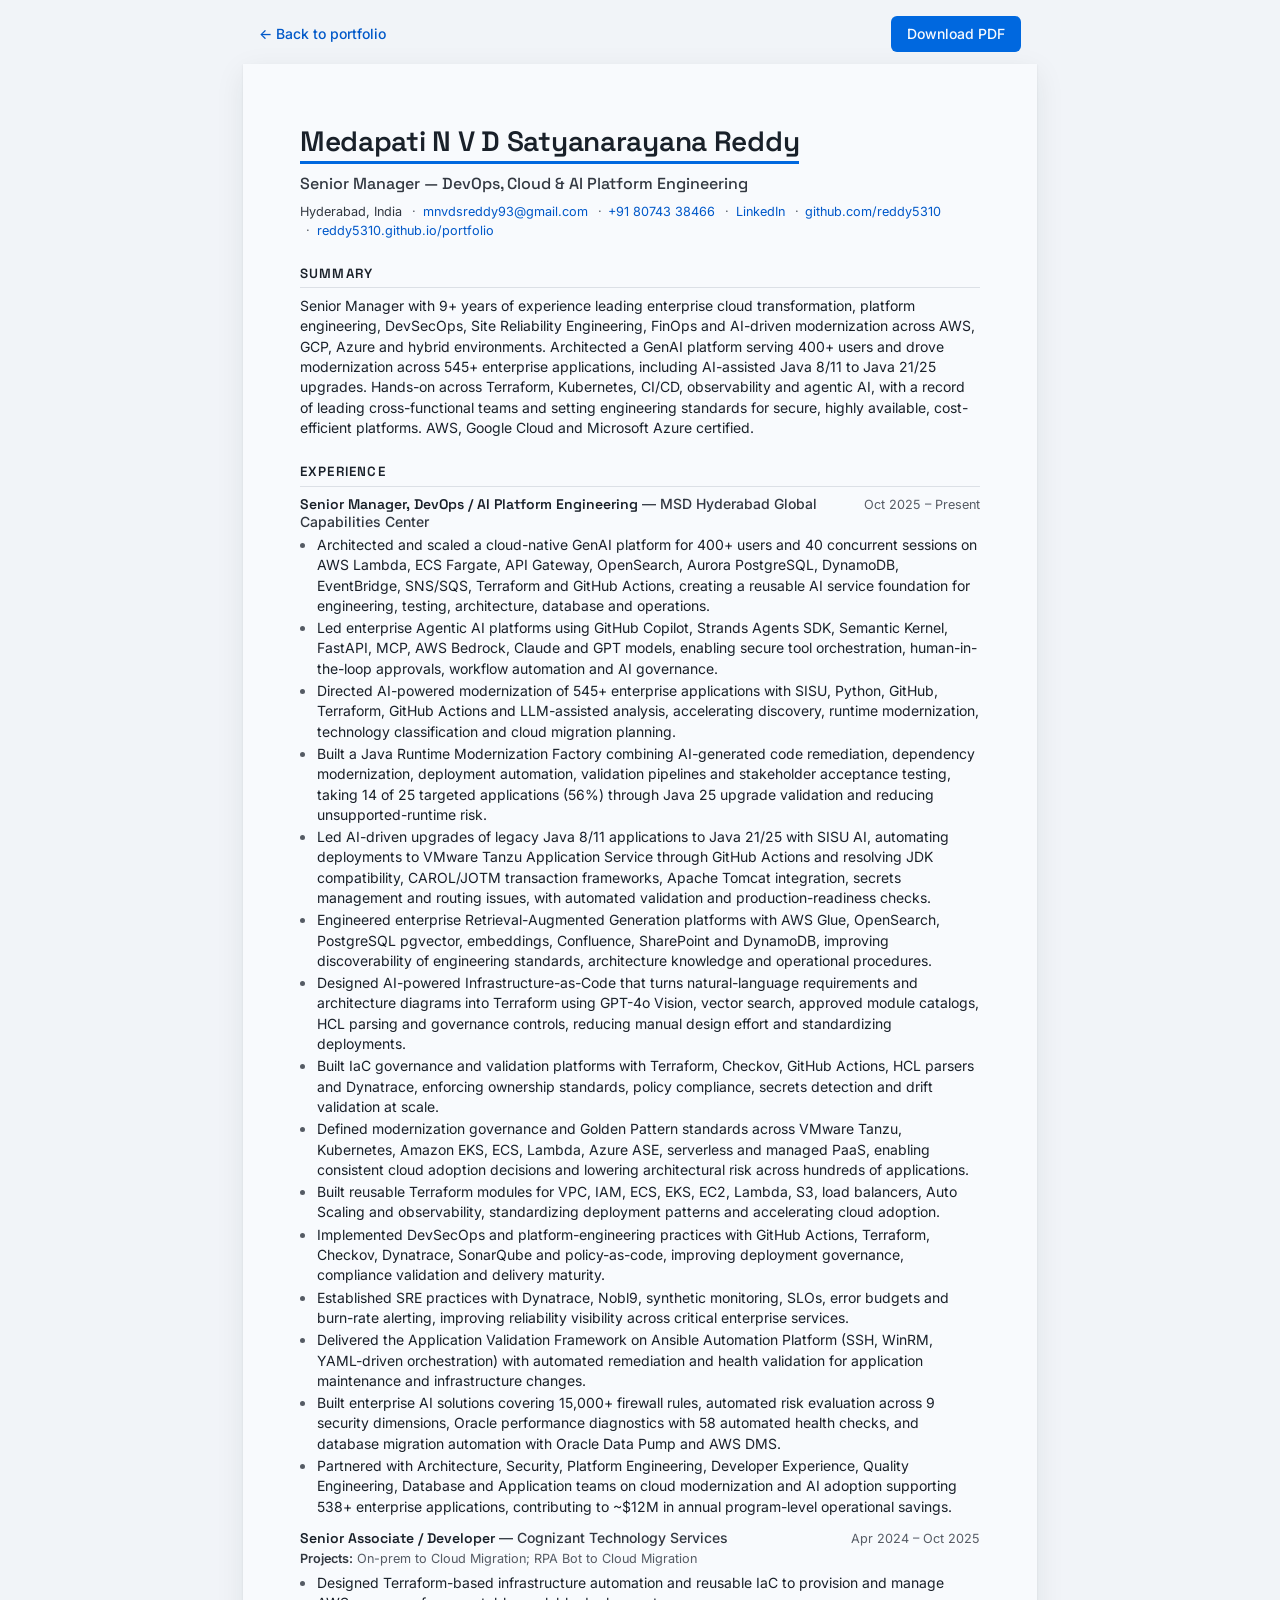
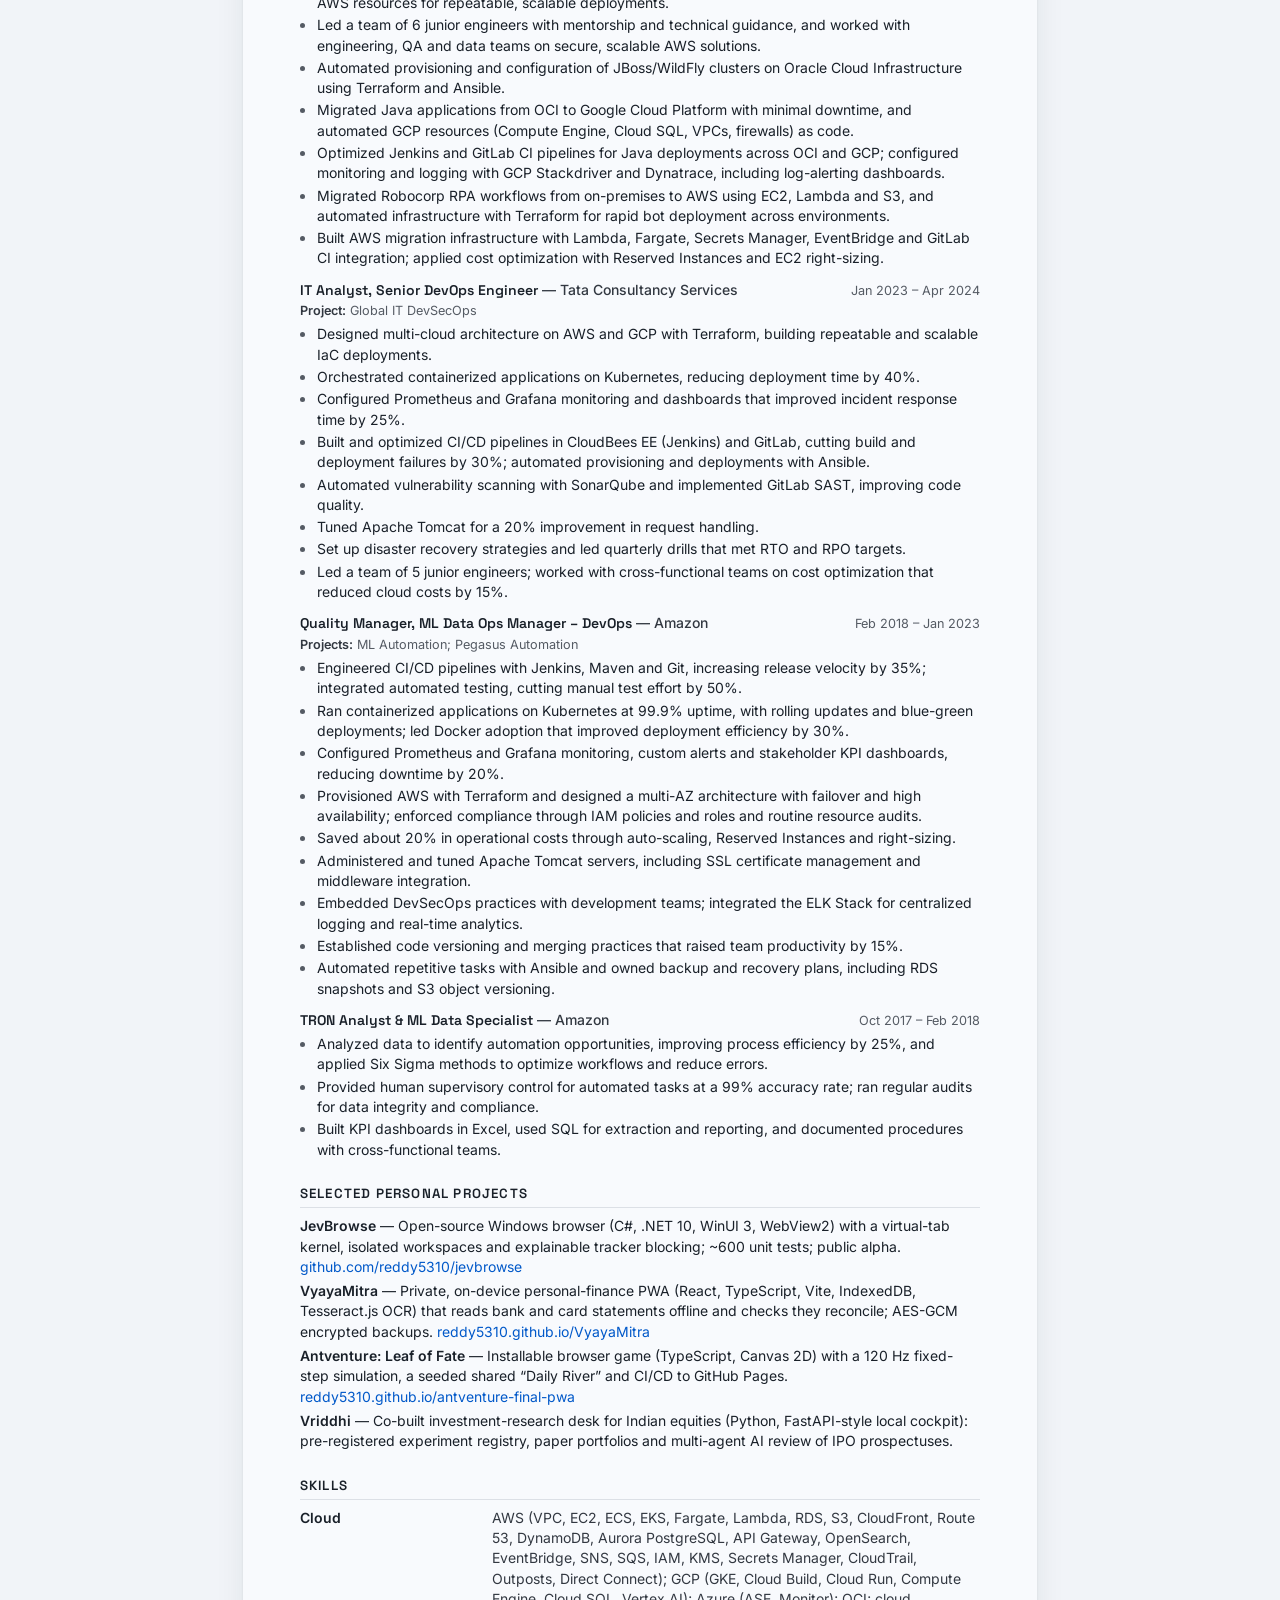
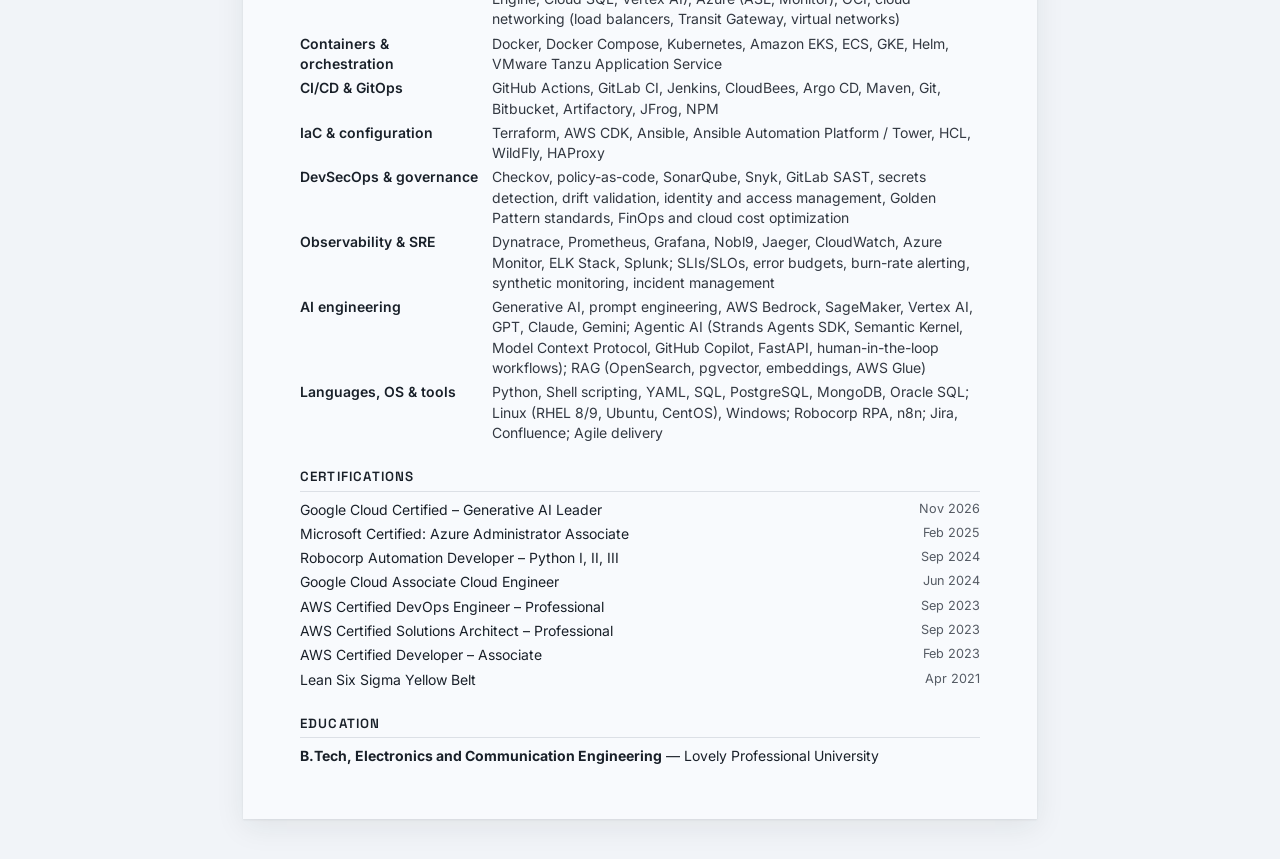
==== resume.html @ 3c7cc69f "Redesign portfolio with platform work, projects and résumé PDF - New single-page site (plain HTML/CS" ====
<!doctype html>
<html lang="en">
<head>
<meta charset="utf-8">
<meta name="viewport" content="width=device-width, initial-scale=1">
<title>Résumé — Medapati N V D Satyanarayana Reddy</title>
<meta name="description" content="Résumé of Medapati N V D Satyanarayana Reddy, Senior Manager — DevOps, Cloud &amp; AI Platform Engineering, Hyderabad, India.">
<link rel="icon" href="favicon.svg">
<link rel="preconnect" href="https://fonts.googleapis.com">
<link rel="preconnect" href="https://fonts.gstatic.com" crossorigin>
<link rel="stylesheet" href="https://fonts.googleapis.com/css2?family=Space+Grotesk:wght@500;600&family=Inter:wght@400;500;600&display=swap">
<link rel="stylesheet" href="css/tokens.css">
<style>
  *, *::before, *::after { box-sizing: border-box; }
  html, body { overflow-x: clip; }
  html { -webkit-text-size-adjust: 100%; }
  body {
    margin: 0;
    background: var(--color-paper-2);
    color: var(--color-ink);
    font-family: var(--font-body);
    font-size: 10.5pt;
    line-height: 1.45;
    -webkit-font-smoothing: antialiased;
  }
  a { color: var(--color-accent-strong); text-decoration: none; overflow-wrap: anywhere; }
  a:hover { text-decoration: underline; }
  a:focus-visible { outline: 2px solid var(--color-focus); outline-offset: 2px; border-radius: 2px; }

  /* Screen-only top bar */
  .bar {
    max-width: 210mm;
    margin: 0 auto;
    padding: var(--space-md) var(--space-md) var(--space-sm);
    display: flex;
    justify-content: space-between;
    align-items: center;
    gap: var(--space-sm);
    flex-wrap: wrap;
    font-size: var(--text-sm);
  }
  .bar a { font-weight: 500; }
  .bar .btn {
    background: var(--color-accent);
    color: var(--color-accent-ink);
    padding: var(--space-xs) var(--space-md);
    border-radius: var(--radius-sm);
  }
  .bar .btn:hover { background: var(--color-accent-strong); text-decoration: none; }

  /* The sheet */
  .sheet {
    max-width: 210mm;
    margin: 0 auto var(--space-xl);
    background: var(--color-paper);
    box-shadow: 0 1px 2px var(--color-shadow), 0 8px 28px var(--color-shadow);
    padding: 16mm 15mm 14mm;
  }
  @media (max-width: 640px) {
    .sheet { margin-bottom: 0; padding: var(--space-lg) var(--space-md) var(--space-xl); box-shadow: none; }
  }

  h1, h2, h3 { font-family: var(--font-display); font-weight: 600; margin: 0; color: var(--color-ink); }
  h1 {
    font-size: 21pt;
    line-height: 1.15;
    letter-spacing: -0.01em;
    display: inline-block;
    padding-bottom: var(--space-2xs);
    border-bottom: 3px solid var(--color-accent);
  }
  .title { margin: var(--space-xs) 0 0; font-family: var(--font-display); font-weight: 500; font-size: 12pt; color: var(--color-ink-2); }
  .contact { margin: var(--space-xs) 0 0; font-size: 9.5pt; color: var(--color-ink-2); }
  .contact span { white-space: nowrap; }
  .contact span + span::before { content: "·"; margin: 0 0.5em; color: var(--color-muted); }

  h2 {
    font-size: 10pt;
    text-transform: uppercase;
    letter-spacing: 0.09em;
    margin: var(--space-lg) 0 var(--space-xs);
    padding-bottom: var(--space-2xs);
    border-bottom: var(--rule-hair) solid var(--color-rule);
    break-after: avoid;
  }
  p { margin: 0; }
  ul { margin: var(--space-2xs) 0 0; padding-left: 1.15em; }
  li { margin: 0 0 var(--space-3xs); padding-left: 0.1em; break-inside: avoid; }
  li::marker { color: var(--color-muted); }

  .role { margin-top: var(--space-sm); }
  .role:first-of-type { margin-top: 0; }
  .role-head {
    display: flex;
    justify-content: space-between;
    align-items: baseline;
    gap: var(--space-2xs) var(--space-md);
    flex-wrap: wrap;
    break-inside: avoid;
    break-after: avoid;
  }
  h3 { font-size: 10.5pt; line-height: 1.3; flex: 1 1 18rem; }
  h3 .org { font-family: var(--font-body); font-weight: 500; color: var(--color-ink-2); }
  .dates { font-size: 9.5pt; color: var(--color-muted); white-space: nowrap; }
  .proj { margin-top: var(--space-3xs); font-size: 9.5pt; color: var(--color-muted); break-after: avoid; }
  .proj strong { font-weight: 600; color: var(--color-ink-2); }
  .role ul { break-before: avoid; }

  .projects, .certs { list-style: none; padding-left: 0; }
  .projects li, .certs li { margin-bottom: var(--space-2xs); padding-left: 0; }
  .projects strong { font-weight: 600; }
  .certs li { display: flex; justify-content: space-between; gap: var(--space-md); }
  .certs .when { color: var(--color-muted); white-space: nowrap; font-size: 9.5pt; }

  .skills { margin: 0; }
  .skills > div { display: grid; grid-template-columns: 11.5rem 1fr; gap: var(--space-xs); margin-bottom: var(--space-2xs); break-inside: avoid; }
  .skills dt { font-weight: 600; color: var(--color-ink); }
  .skills dd { margin: 0; color: var(--color-ink-2); }
  @media (max-width: 640px) {
    .skills > div { grid-template-columns: 1fr; gap: 0; margin-bottom: var(--space-sm); }
    .certs li { flex-direction: column; gap: 0; }
    .dates { white-space: normal; }
  }

  @page { size: A4; margin: 13mm 14mm; }
  @media print {
    html, body { background: var(--color-paper); }
    body { font-size: 9.5pt; line-height: 1.34; -webkit-print-color-adjust: exact; print-color-adjust: exact; }
    .bar { display: none; }
    .sheet { max-width: none; margin: 0; padding: 0; box-shadow: none; }
    .skills > div { grid-template-columns: 11.5rem 1fr; }
    .certs li { flex-direction: row; }
    a { color: var(--color-ink); }
    h2 { margin-top: var(--space-md); }
    li, .projects li, .certs li { margin-bottom: 0; }
    .projects li { margin-bottom: var(--space-3xs); }
    .skills > div { margin-bottom: var(--space-3xs); }
    .role { margin-top: var(--space-xs); }
    h1 { font-size: 20pt; }
  }
</style>
</head>
<body>
<nav class="bar" aria-label="Résumé actions">
  <a href="./">← Back to portfolio</a>
  <a class="btn" href="assets/Satyanarayana-Reddy-Resume.pdf" download>Download PDF</a>
</nav>

<main class="sheet">
  <header>
    <h1>Medapati N V D Satyanarayana Reddy</h1>
    <p class="title">Senior Manager — DevOps, Cloud &amp; AI Platform Engineering</p>
    <p class="contact">
      <span>Hyderabad, India</span>
      <span><a href="mailto:mnvdsreddy93@gmail.com">mnvdsreddy93@gmail.com</a></span>
      <span><a href="tel:+918074338466">+91 80743 38466</a></span>
      <span><a href="https://www.linkedin.com/in/medapati-n-v-d-satyanarayana-reddy-498758271/">LinkedIn</a></span>
      <span><a href="https://github.com/reddy5310">github.com/reddy5310</a></span>
      <span><a href="https://reddy5310.github.io/portfolio/">reddy5310.github.io/portfolio</a></span>
    </p>
  </header>

  <section aria-labelledby="h-summary">
    <h2 id="h-summary">Summary</h2>
    <p>Senior Manager with 9+ years of experience leading enterprise cloud transformation, platform engineering, DevSecOps, Site Reliability Engineering, FinOps and AI-driven modernization across AWS, GCP, Azure and hybrid environments. Architected a GenAI platform serving 400+ users and drove modernization across 545+ enterprise applications, including AI-assisted Java 8/11 to Java 21/25 upgrades. Hands-on across Terraform, Kubernetes, CI/CD, observability and agentic AI, with a record of leading cross-functional teams and setting engineering standards for secure, highly available, cost-efficient platforms. AWS, Google Cloud and Microsoft Azure certified.</p>
  </section>

  <section aria-labelledby="h-exp">
    <h2 id="h-exp">Experience</h2>

    <article class="role">
      <div class="role-head">
        <h3>Senior Manager, DevOps / AI Platform Engineering <span class="org">— MSD Hyderabad Global Capabilities Center</span></h3>
        <span class="dates">Oct 2025 – Present</span>
      </div>
      <ul>
        <li>Architected and scaled a cloud-native GenAI platform for 400+ users and 40 concurrent sessions on AWS Lambda, ECS Fargate, API Gateway, OpenSearch, Aurora PostgreSQL, DynamoDB, EventBridge, SNS/SQS, Terraform and GitHub Actions, creating a reusable AI service foundation for engineering, testing, architecture, database and operations.</li>
        <li>Led enterprise Agentic AI platforms using GitHub Copilot, Strands Agents SDK, Semantic Kernel, FastAPI, MCP, AWS Bedrock, Claude and GPT models, enabling secure tool orchestration, human-in-the-loop approvals, workflow automation and AI governance.</li>
        <li>Directed AI-powered modernization of 545+ enterprise applications with SISU, Python, GitHub, Terraform, GitHub Actions and LLM-assisted analysis, accelerating discovery, runtime modernization, technology classification and cloud migration planning.</li>
        <li>Built a Java Runtime Modernization Factory combining AI-generated code remediation, dependency modernization, deployment automation, validation pipelines and stakeholder acceptance testing, taking 14 of 25 targeted applications (56%) through Java 25 upgrade validation and reducing unsupported-runtime risk.</li>
        <li>Led AI-driven upgrades of legacy Java 8/11 applications to Java 21/25 with SISU AI, automating deployments to VMware Tanzu Application Service through GitHub Actions and resolving JDK compatibility, CAROL/JOTM transaction frameworks, Apache Tomcat integration, secrets management and routing issues, with automated validation and production-readiness checks.</li>
        <li>Engineered enterprise Retrieval-Augmented Generation platforms with AWS Glue, OpenSearch, PostgreSQL pgvector, embeddings, Confluence, SharePoint and DynamoDB, improving discoverability of engineering standards, architecture knowledge and operational procedures.</li>
        <li>Designed AI-powered Infrastructure-as-Code that turns natural-language requirements and architecture diagrams into Terraform using GPT-4o Vision, vector search, approved module catalogs, HCL parsing and governance controls, reducing manual design effort and standardizing deployments.</li>
        <li>Built IaC governance and validation platforms with Terraform, Checkov, GitHub Actions, HCL parsers and Dynatrace, enforcing ownership standards, policy compliance, secrets detection and drift validation at scale.</li>
        <li>Defined modernization governance and Golden Pattern standards across VMware Tanzu, Kubernetes, Amazon EKS, ECS, Lambda, Azure ASE, serverless and managed PaaS, enabling consistent cloud adoption decisions and lowering architectural risk across hundreds of applications.</li>
        <li>Built reusable Terraform modules for VPC, IAM, ECS, EKS, EC2, Lambda, S3, load balancers, Auto Scaling and observability, standardizing deployment patterns and accelerating cloud adoption.</li>
        <li>Implemented DevSecOps and platform-engineering practices with GitHub Actions, Terraform, Checkov, Dynatrace, SonarQube and policy-as-code, improving deployment governance, compliance validation and delivery maturity.</li>
        <li>Established SRE practices with Dynatrace, Nobl9, synthetic monitoring, SLOs, error budgets and burn-rate alerting, improving reliability visibility across critical enterprise services.</li>
        <li>Delivered the Application Validation Framework on Ansible Automation Platform (SSH, WinRM, YAML-driven orchestration) with automated remediation and health validation for application maintenance and infrastructure changes.</li>
        <li>Built enterprise AI solutions covering 15,000+ firewall rules, automated risk evaluation across 9 security dimensions, Oracle performance diagnostics with 58 automated health checks, and database migration automation with Oracle Data Pump and AWS DMS.</li>
        <li>Partnered with Architecture, Security, Platform Engineering, Developer Experience, Quality Engineering, Database and Application teams on cloud modernization and AI adoption supporting 538+ enterprise applications, contributing to ~$12M in annual program-level operational savings.</li>
      </ul>
    </article>

    <article class="role">
      <div class="role-head">
        <h3>Senior Associate / Developer <span class="org">— Cognizant Technology Services</span></h3>
        <span class="dates">Apr 2024 – Oct 2025</span>
      </div>
      <p class="proj"><strong>Projects:</strong> On-prem to Cloud Migration; RPA Bot to Cloud Migration</p>
      <ul>
        <li>Designed Terraform-based infrastructure automation and reusable IaC to provision and manage AWS resources for repeatable, scalable deployments.</li>
        <li>Led a team of 6 junior engineers with mentorship and technical guidance, and worked with engineering, QA and data teams on secure, scalable AWS solutions.</li>
        <li>Automated provisioning and configuration of JBoss/WildFly clusters on Oracle Cloud Infrastructure using Terraform and Ansible.</li>
        <li>Migrated Java applications from OCI to Google Cloud Platform with minimal downtime, and automated GCP resources (Compute Engine, Cloud SQL, VPCs, firewalls) as code.</li>
        <li>Optimized Jenkins and GitLab CI pipelines for Java deployments across OCI and GCP; configured monitoring and logging with GCP Stackdriver and Dynatrace, including log-alerting dashboards.</li>
        <li>Migrated Robocorp RPA workflows from on-premises to AWS using EC2, Lambda and S3, and automated infrastructure with Terraform for rapid bot deployment across environments.</li>
        <li>Built AWS migration infrastructure with Lambda, Fargate, Secrets Manager, EventBridge and GitLab CI integration; applied cost optimization with Reserved Instances and EC2 right-sizing.</li>
      </ul>
    </article>

    <article class="role">
      <div class="role-head">
        <h3>IT Analyst, Senior DevOps Engineer <span class="org">— Tata Consultancy Services</span></h3>
        <span class="dates">Jan 2023 – Apr 2024</span>
      </div>
      <p class="proj"><strong>Project:</strong> Global IT DevSecOps</p>
      <ul>
        <li>Designed multi-cloud architecture on AWS and GCP with Terraform, building repeatable and scalable IaC deployments.</li>
        <li>Orchestrated containerized applications on Kubernetes, reducing deployment time by 40%.</li>
        <li>Configured Prometheus and Grafana monitoring and dashboards that improved incident response time by 25%.</li>
        <li>Built and optimized CI/CD pipelines in CloudBees EE (Jenkins) and GitLab, cutting build and deployment failures by 30%; automated provisioning and deployments with Ansible.</li>
        <li>Automated vulnerability scanning with SonarQube and implemented GitLab SAST, improving code quality.</li>
        <li>Tuned Apache Tomcat for a 20% improvement in request handling.</li>
        <li>Set up disaster recovery strategies and led quarterly drills that met RTO and RPO targets.</li>
        <li>Led a team of 5 junior engineers; worked with cross-functional teams on cost optimization that reduced cloud costs by 15%.</li>
      </ul>
    </article>

    <article class="role">
      <div class="role-head">
        <h3>Quality Manager, ML Data Ops Manager – DevOps <span class="org">— Amazon</span></h3>
        <span class="dates">Feb 2018 – Jan 2023</span>
      </div>
      <p class="proj"><strong>Projects:</strong> ML Automation; Pegasus Automation</p>
      <ul>
        <li>Engineered CI/CD pipelines with Jenkins, Maven and Git, increasing release velocity by 35%; integrated automated testing, cutting manual test effort by 50%.</li>
        <li>Ran containerized applications on Kubernetes at 99.9% uptime, with rolling updates and blue-green deployments; led Docker adoption that improved deployment efficiency by 30%.</li>
        <li>Configured Prometheus and Grafana monitoring, custom alerts and stakeholder KPI dashboards, reducing downtime by 20%.</li>
        <li>Provisioned AWS with Terraform and designed a multi-AZ architecture with failover and high availability; enforced compliance through IAM policies and roles and routine resource audits.</li>
        <li>Saved about 20% in operational costs through auto-scaling, Reserved Instances and right-sizing.</li>
        <li>Administered and tuned Apache Tomcat servers, including SSL certificate management and middleware integration.</li>
        <li>Embedded DevSecOps practices with development teams; integrated the ELK Stack for centralized logging and real-time analytics.</li>
        <li>Established code versioning and merging practices that raised team productivity by 15%.</li>
        <li>Automated repetitive tasks with Ansible and owned backup and recovery plans, including RDS snapshots and S3 object versioning.</li>
      </ul>
    </article>

    <article class="role">
      <div class="role-head">
        <h3>TRON Analyst &amp; ML Data Specialist <span class="org">— Amazon</span></h3>
        <span class="dates">Oct 2017 – Feb 2018</span>
      </div>
      <ul>
        <li>Analyzed data to identify automation opportunities, improving process efficiency by 25%, and applied Six Sigma methods to optimize workflows and reduce errors.</li>
        <li>Provided human supervisory control for automated tasks at a 99% accuracy rate; ran regular audits for data integrity and compliance.</li>
        <li>Built KPI dashboards in Excel, used SQL for extraction and reporting, and documented procedures with cross-functional teams.</li>
      </ul>
    </article>
  </section>

  <section aria-labelledby="h-proj">
    <h2 id="h-proj">Selected personal projects</h2>
    <ul class="projects">
      <li><strong>JevBrowse</strong> — Open-source Windows browser (C#, .NET 10, WinUI 3, WebView2) with a virtual-tab kernel, isolated workspaces and explainable tracker blocking; ~600 unit tests; public alpha. <a href="https://github.com/reddy5310/jevbrowse">github.com/reddy5310/jevbrowse</a></li>
      <li><strong>VyayaMitra</strong> — Private, on-device personal-finance PWA (React, TypeScript, Vite, IndexedDB, Tesseract.js OCR) that reads bank and card statements offline and checks they reconcile; AES-GCM encrypted backups. <a href="https://reddy5310.github.io/VyayaMitra">reddy5310.github.io/VyayaMitra</a></li>
      <li><strong>Antventure: Leaf of Fate</strong> — Installable browser game (TypeScript, Canvas 2D) with a 120 Hz fixed-step simulation, a seeded shared “Daily River” and CI/CD to GitHub Pages. <a href="https://reddy5310.github.io/antventure-final-pwa">reddy5310.github.io/antventure-final-pwa</a></li>
      <li><strong>Vriddhi</strong> — Co-built investment-research desk for Indian equities (Python, FastAPI-style local cockpit): pre-registered experiment registry, paper portfolios and multi-agent AI review of IPO prospectuses.</li>
    </ul>
  </section>

  <section aria-labelledby="h-skills">
    <h2 id="h-skills">Skills</h2>
    <dl class="skills">
      <div><dt>Cloud</dt><dd>AWS (VPC, EC2, ECS, EKS, Fargate, Lambda, RDS, S3, CloudFront, Route 53, DynamoDB, Aurora PostgreSQL, API Gateway, OpenSearch, EventBridge, SNS, SQS, IAM, KMS, Secrets Manager, CloudTrail, Outposts, Direct Connect); GCP (GKE, Cloud Build, Cloud Run, Compute Engine, Cloud SQL, Vertex AI); Azure (ASE, Monitor); OCI; cloud networking (load balancers, Transit Gateway, virtual networks)</dd></div>
      <div><dt>Containers &amp; orchestration</dt><dd>Docker, Docker Compose, Kubernetes, Amazon EKS, ECS, GKE, Helm, VMware Tanzu Application Service</dd></div>
      <div><dt>CI/CD &amp; GitOps</dt><dd>GitHub Actions, GitLab CI, Jenkins, CloudBees, Argo CD, Maven, Git, Bitbucket, Artifactory, JFrog, NPM</dd></div>
      <div><dt>IaC &amp; configuration</dt><dd>Terraform, AWS CDK, Ansible, Ansible Automation Platform / Tower, HCL, WildFly, HAProxy</dd></div>
      <div><dt>DevSecOps &amp; governance</dt><dd>Checkov, policy-as-code, SonarQube, Snyk, GitLab SAST, secrets detection, drift validation, identity and access management, Golden Pattern standards, FinOps and cloud cost optimization</dd></div>
      <div><dt>Observability &amp; SRE</dt><dd>Dynatrace, Prometheus, Grafana, Nobl9, Jaeger, CloudWatch, Azure Monitor, ELK Stack, Splunk; SLIs/SLOs, error budgets, burn-rate alerting, synthetic monitoring, incident management</dd></div>
      <div><dt>AI engineering</dt><dd>Generative AI, prompt engineering, AWS Bedrock, SageMaker, Vertex AI, GPT, Claude, Gemini; Agentic AI (Strands Agents SDK, Semantic Kernel, Model Context Protocol, GitHub Copilot, FastAPI, human-in-the-loop workflows); RAG (OpenSearch, pgvector, embeddings, AWS Glue)</dd></div>
      <div><dt>Languages, OS &amp; tools</dt><dd>Python, Shell scripting, YAML, SQL, PostgreSQL, MongoDB, Oracle SQL; Linux (RHEL 8/9, Ubuntu, CentOS), Windows; Robocorp RPA, n8n; Jira, Confluence; Agile delivery</dd></div>
    </dl>
  </section>

  <section aria-labelledby="h-cert">
    <h2 id="h-cert">Certifications</h2>
    <ul class="certs">
      <li><span>Google Cloud Certified – Generative AI Leader</span><span class="when">Nov 2026</span></li>
      <li><span>Microsoft Certified: Azure Administrator Associate</span><span class="when">Feb 2025</span></li>
      <li><span>Robocorp Automation Developer – Python I, II, III</span><span class="when">Sep 2024</span></li>
      <li><span>Google Cloud Associate Cloud Engineer</span><span class="when">Jun 2024</span></li>
      <li><span>AWS Certified DevOps Engineer – Professional</span><span class="when">Sep 2023</span></li>
      <li><span>AWS Certified Solutions Architect – Professional</span><span class="when">Sep 2023</span></li>
      <li><span>AWS Certified Developer – Associate</span><span class="when">Feb 2023</span></li>
      <li><span>Lean Six Sigma Yellow Belt</span><span class="when">Apr 2021</span></li>
    </ul>
  </section>

  <section aria-labelledby="h-edu">
    <h2 id="h-edu">Education</h2>
    <p><strong>B.Tech, Electronics and Communication Engineering</strong> — Lovely Professional University</p>
  </section>
</main>
</body>
</html>
---- css/tokens.css ----
/* Hallmark · genre: modern-minimal · theme: Cobalt
 * axes: light paper (L 98.5%) / grotesk-sans display / cool electric-cobalt accent (hue 256)
 * Every colour + font in the site references these tokens by name.
 */
:root {
  /* Paper + surfaces (cool engineered near-white, never #fff) */
  --color-paper:      oklch(98.5% 0.004 250);
  --color-paper-2:    oklch(96.6% 0.006 252);
  --color-paper-3:    oklch(94.2% 0.009 254);
  --color-rule:       oklch(90.5% 0.009 255);
  --color-rule-2:     oklch(84% 0.012 256);

  /* Ink (cool charcoal, never #000) */
  --color-ink:        oklch(24% 0.02 258);
  --color-ink-2:      oklch(34% 0.018 257);
  --color-muted:      oklch(47% 0.016 257);

  /* The one signal */
  --color-accent:        oklch(54% 0.2 257);
  --color-accent-strong: oklch(49% 0.19 259);
  --color-accent-ink:    oklch(98.5% 0.004 250);
  --color-accent-soft:   oklch(94.5% 0.028 256);
  --color-focus:         oklch(54% 0.2 257);

  /* The one dark graphite band + code cards */
  --color-graphite:        oklch(21.5% 0.016 260);
  --color-graphite-2:      oklch(26% 0.018 260);
  --color-graphite-rule:   oklch(34% 0.02 260);
  --color-on-graphite:     oklch(93.5% 0.008 255);
  --color-on-graphite-2:   oklch(76% 0.014 256);
  --color-accent-on-dark:  oklch(74% 0.15 254);
  --color-ok-on-dark:      oklch(78% 0.14 160);
  --color-string-on-dark:  oklch(84% 0.07 85);

  /* Overlays (modifiers, not palette) */
  --color-scrim:      oklch(21.5% 0.016 260 / 0.5);
  --color-shadow:     oklch(24% 0.02 258 / 0.08);
  --color-shadow-strong: oklch(24% 0.02 258 / 0.28);
  --color-paper-veil: oklch(98.5% 0.004 250 / 0.86);

  /* Type */
  --font-display: "Space Grotesk", ui-sans-serif, system-ui, sans-serif;
  --font-body:    "Inter", ui-sans-serif, system-ui, -apple-system, "Segoe UI", sans-serif;
  --font-mono:    "JetBrains Mono", ui-monospace, "Cascadia Mono", "SF Mono", Consolas, monospace;

  --text-2xs:  0.6875rem;
  --text-xs:   0.75rem;
  --text-sm:   0.875rem;
  --text-base: 1rem;
  --text-md:   1.125rem;
  --text-lg:   1.375rem;
  --text-xl:   1.75rem;
  --text-2xl:  clamp(1.75rem, 2.2vw + 1rem, 2.5rem);
  --text-display-s: clamp(2.125rem, 3.6vw + 1rem, 3.5rem);
  --text-display:   clamp(2.5rem, 4.6vw + 1rem, 4.5rem);

  /* Space (4pt) */
  --space-3xs: 0.125rem;
  --space-2xs: 0.25rem;
  --space-xs:  0.5rem;
  --space-sm:  0.75rem;
  --space-md:  1rem;
  --space-lg:  1.5rem;
  --space-xl:  2.5rem;
  --space-2xl: 4rem;
  --space-3xl: 6rem;
  --space-4xl: 9rem;

  --page-max: 75rem;
  --page-gutter: clamp(1.125rem, 4vw, 2.5rem);

  /* Shape */
  --radius-sm: 6px;
  --radius-md: 10px;
  --rule-hair: 1px;

  /* Motion */
  --ease-out:    cubic-bezier(0.16, 1, 0.3, 1);
  --ease-in:     cubic-bezier(0.7, 0, 0.84, 0);
  --ease-in-out: cubic-bezier(0.65, 0, 0.35, 1);
  --dur-micro: 120ms;
  --dur-short: 220ms;
  --dur-long:  480ms;

  /* Z scale */
  --z-base:     1;
  --z-raised:   10;
  --z-sticky:   200;
  --z-modal:    400;
  --z-toast:    500;
}
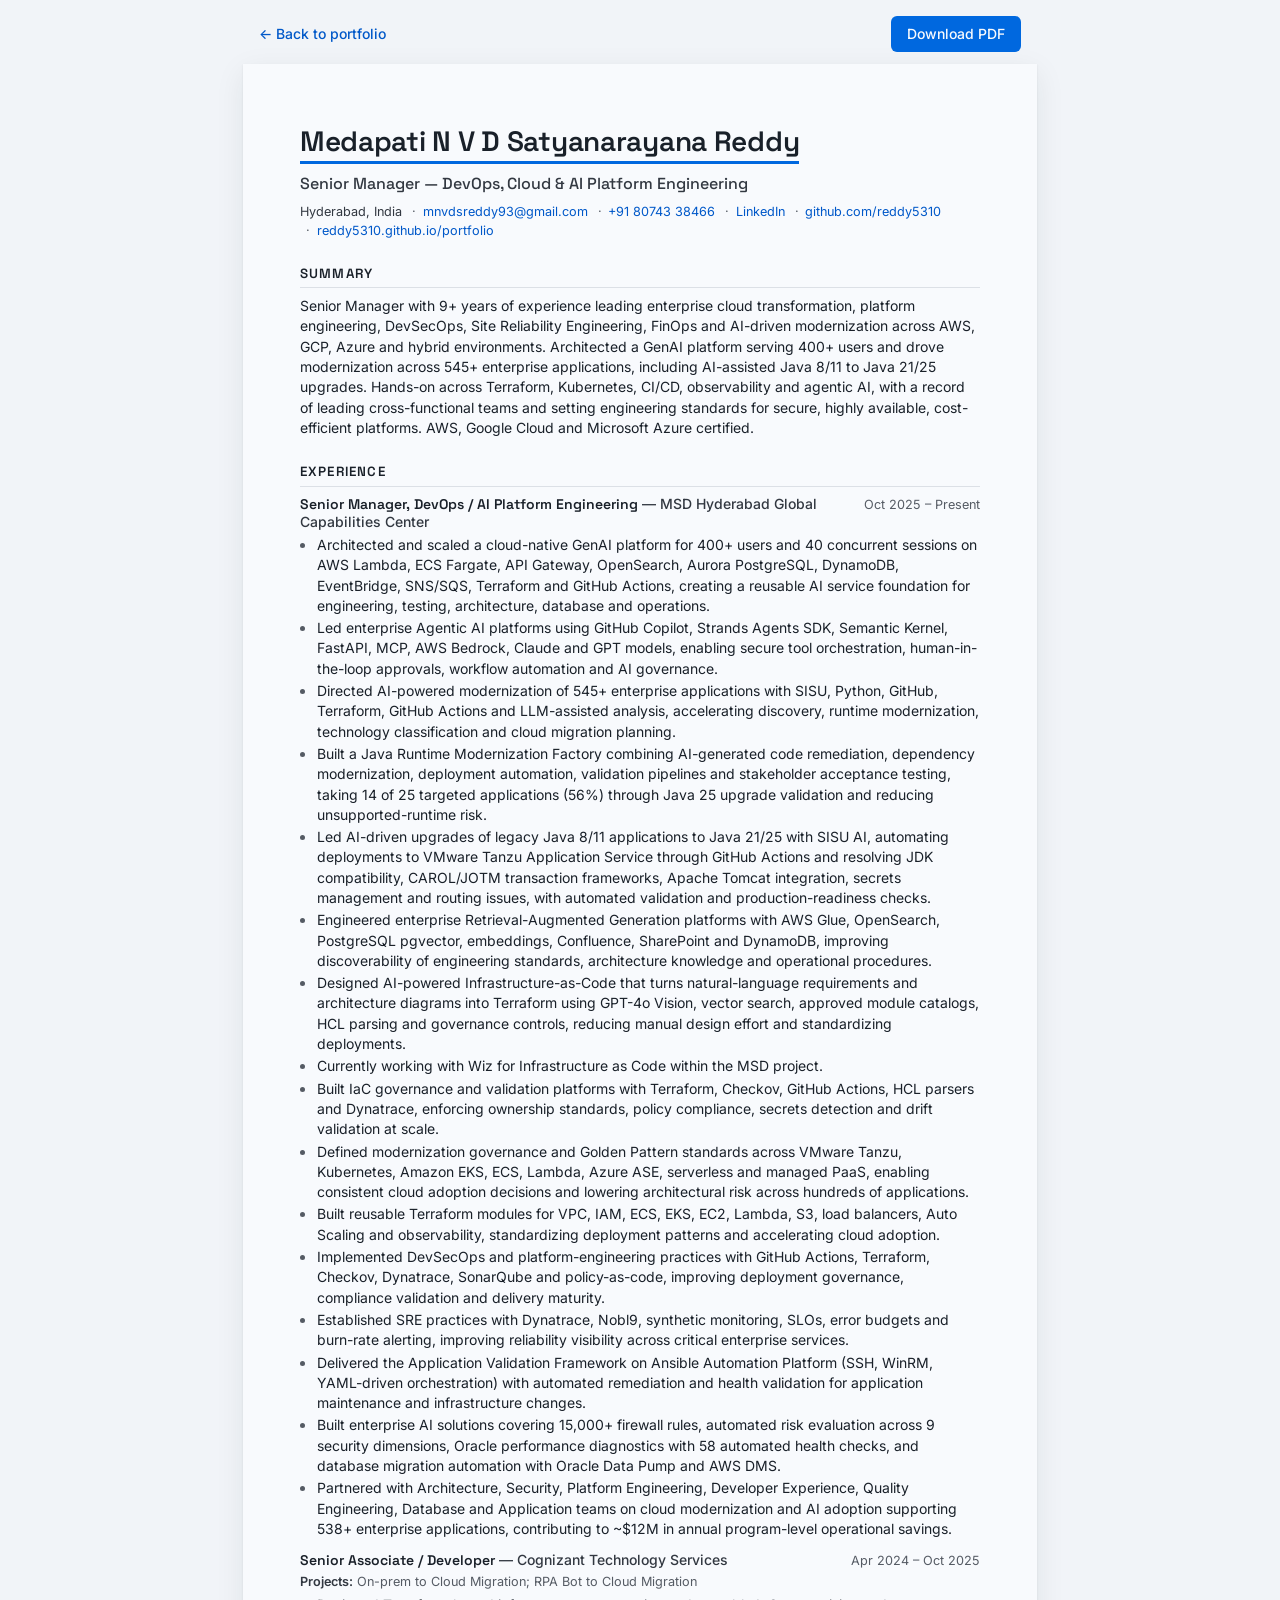
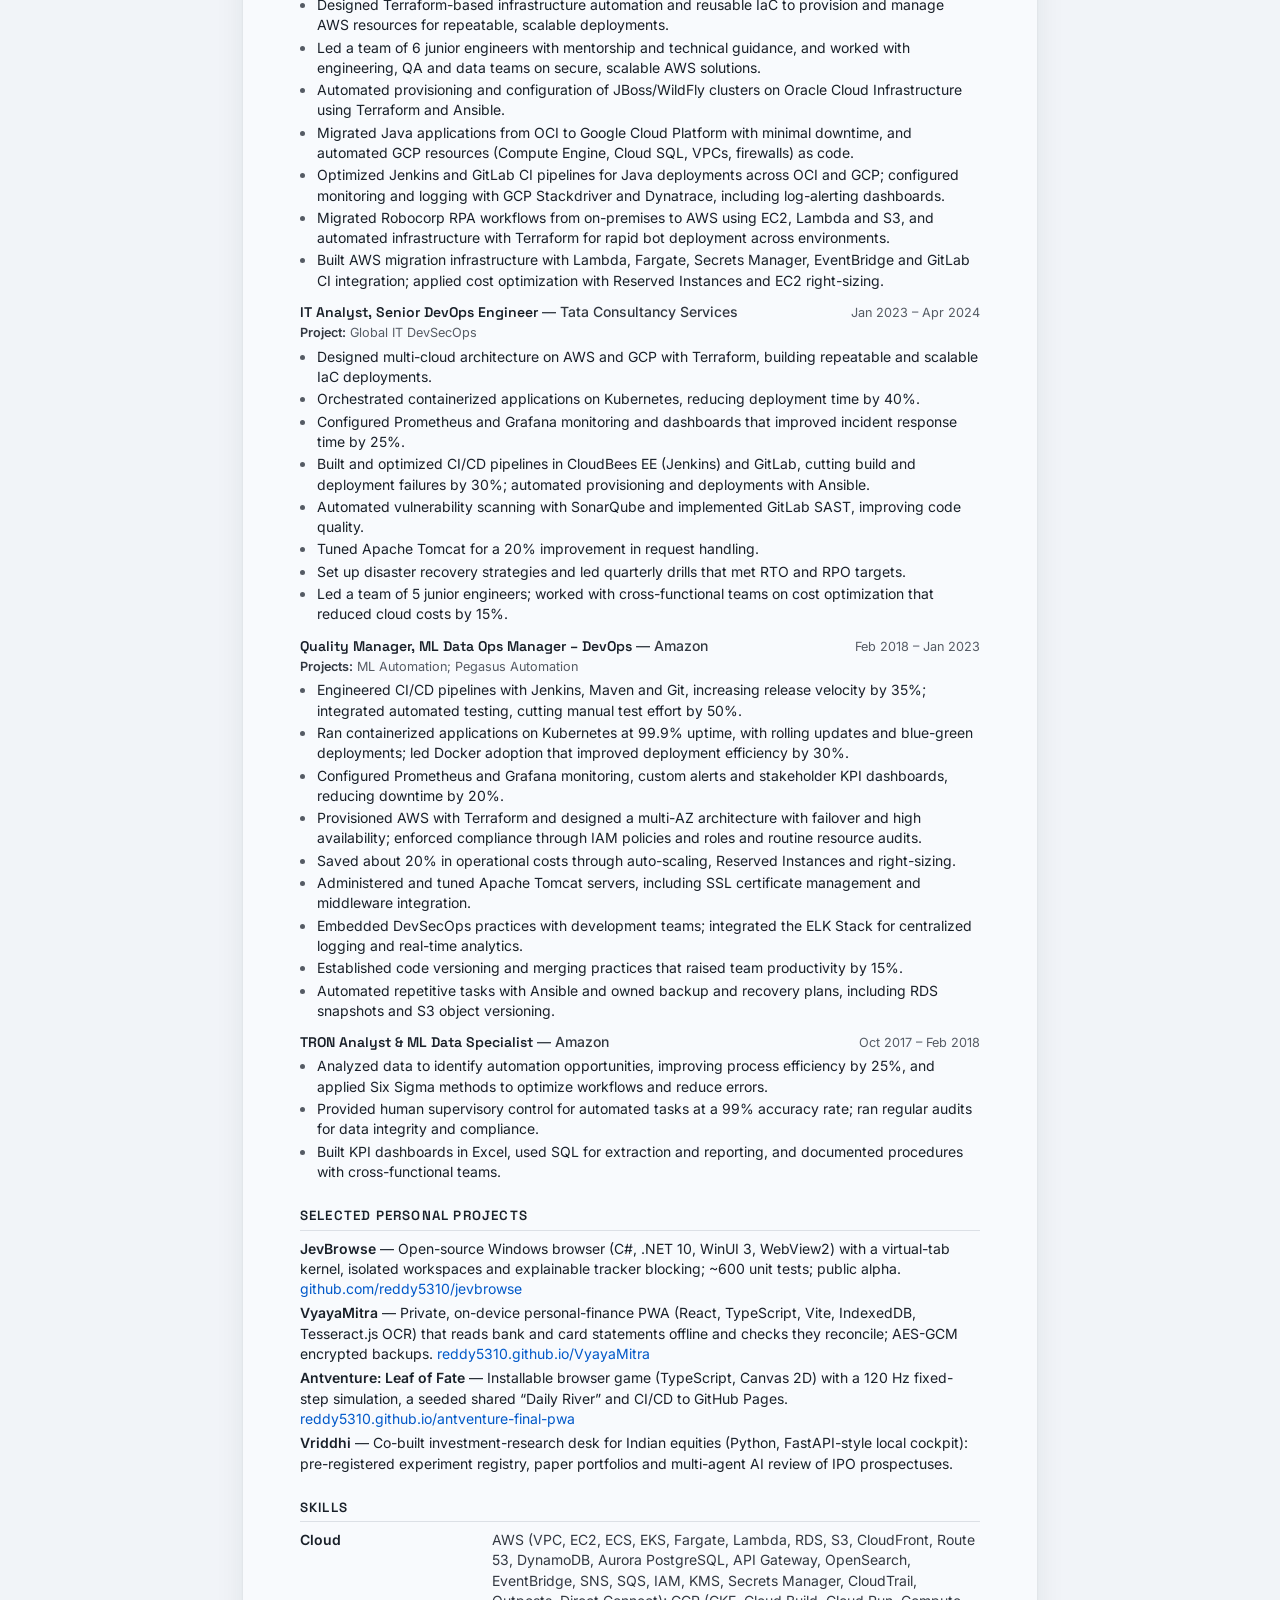
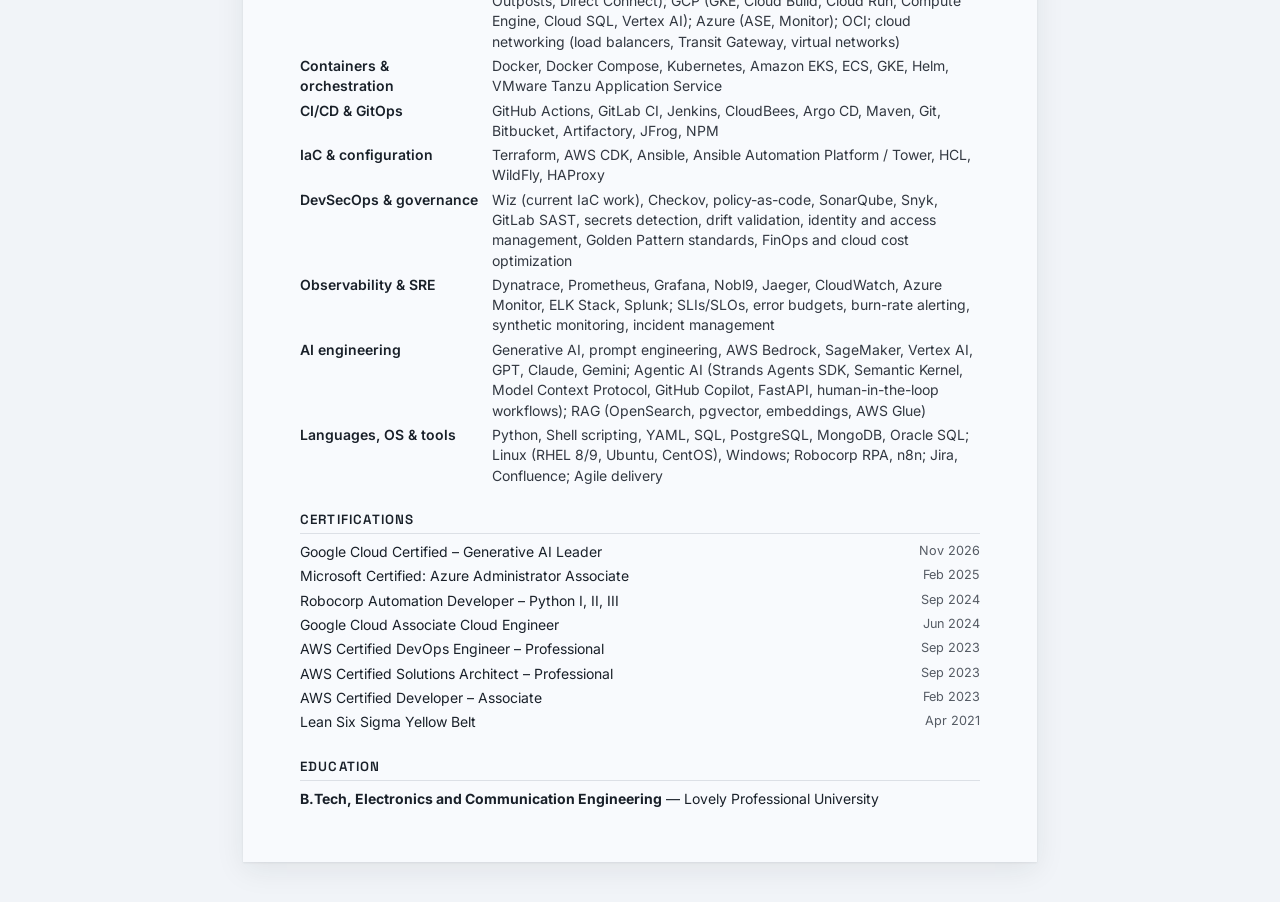
==== commit e9accdc1: "Redesign portfolio with case studies, infrastructure lab and Wiz experience" ====
--- a/resume.html
+++ b/resume.html
@@ -181,6 +181,7 @@
         <li>Led AI-driven upgrades of legacy Java 8/11 applications to Java 21/25 with SISU AI, automating deployments to VMware Tanzu Application Service through GitHub Actions and resolving JDK compatibility, CAROL/JOTM transaction frameworks, Apache Tomcat integration, secrets management and routing issues, with automated validation and production-readiness checks.</li>
         <li>Engineered enterprise Retrieval-Augmented Generation platforms with AWS Glue, OpenSearch, PostgreSQL pgvector, embeddings, Confluence, SharePoint and DynamoDB, improving discoverability of engineering standards, architecture knowledge and operational procedures.</li>
         <li>Designed AI-powered Infrastructure-as-Code that turns natural-language requirements and architecture diagrams into Terraform using GPT-4o Vision, vector search, approved module catalogs, HCL parsing and governance controls, reducing manual design effort and standardizing deployments.</li>
+        <li>Currently working with Wiz for Infrastructure as Code within the MSD project.</li>
         <li>Built IaC governance and validation platforms with Terraform, Checkov, GitHub Actions, HCL parsers and Dynatrace, enforcing ownership standards, policy compliance, secrets detection and drift validation at scale.</li>
         <li>Defined modernization governance and Golden Pattern standards across VMware Tanzu, Kubernetes, Amazon EKS, ECS, Lambda, Azure ASE, serverless and managed PaaS, enabling consistent cloud adoption decisions and lowering architectural risk across hundreds of applications.</li>
         <li>Built reusable Terraform modules for VPC, IAM, ECS, EKS, EC2, Lambda, S3, load balancers, Auto Scaling and observability, standardizing deployment patterns and accelerating cloud adoption.</li>
@@ -276,7 +277,7 @@
       <div><dt>Containers &amp; orchestration</dt><dd>Docker, Docker Compose, Kubernetes, Amazon EKS, ECS, GKE, Helm, VMware Tanzu Application Service</dd></div>
       <div><dt>CI/CD &amp; GitOps</dt><dd>GitHub Actions, GitLab CI, Jenkins, CloudBees, Argo CD, Maven, Git, Bitbucket, Artifactory, JFrog, NPM</dd></div>
       <div><dt>IaC &amp; configuration</dt><dd>Terraform, AWS CDK, Ansible, Ansible Automation Platform / Tower, HCL, WildFly, HAProxy</dd></div>
-      <div><dt>DevSecOps &amp; governance</dt><dd>Checkov, policy-as-code, SonarQube, Snyk, GitLab SAST, secrets detection, drift validation, identity and access management, Golden Pattern standards, FinOps and cloud cost optimization</dd></div>
+      <div><dt>DevSecOps &amp; governance</dt><dd>Wiz (current IaC work), Checkov, policy-as-code, SonarQube, Snyk, GitLab SAST, secrets detection, drift validation, identity and access management, Golden Pattern standards, FinOps and cloud cost optimization</dd></div>
       <div><dt>Observability &amp; SRE</dt><dd>Dynatrace, Prometheus, Grafana, Nobl9, Jaeger, CloudWatch, Azure Monitor, ELK Stack, Splunk; SLIs/SLOs, error budgets, burn-rate alerting, synthetic monitoring, incident management</dd></div>
       <div><dt>AI engineering</dt><dd>Generative AI, prompt engineering, AWS Bedrock, SageMaker, Vertex AI, GPT, Claude, Gemini; Agentic AI (Strands Agents SDK, Semantic Kernel, Model Context Protocol, GitHub Copilot, FastAPI, human-in-the-loop workflows); RAG (OpenSearch, pgvector, embeddings, AWS Glue)</dd></div>
       <div><dt>Languages, OS &amp; tools</dt><dd>Python, Shell scripting, YAML, SQL, PostgreSQL, MongoDB, Oracle SQL; Linux (RHEL 8/9, Ubuntu, CentOS), Windows; Robocorp RPA, n8n; Jira, Confluence; Agile delivery</dd></div>
